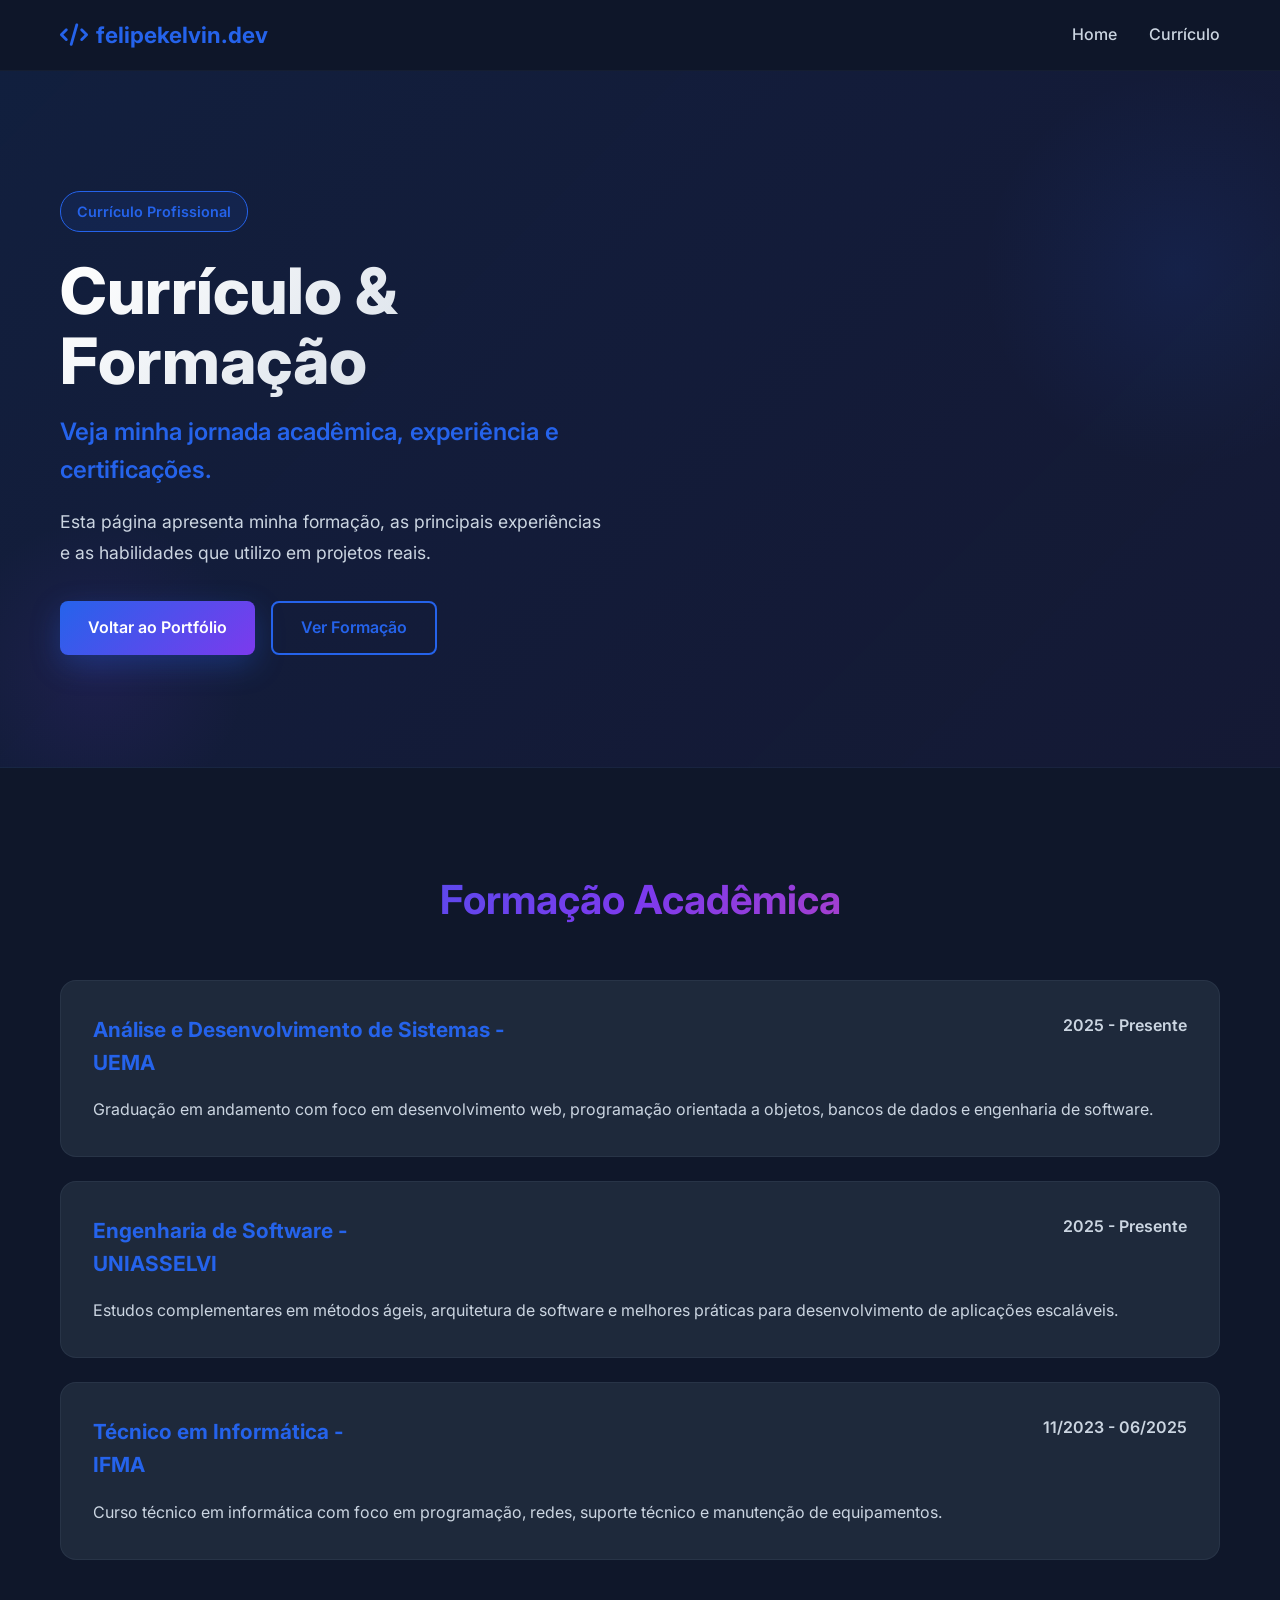
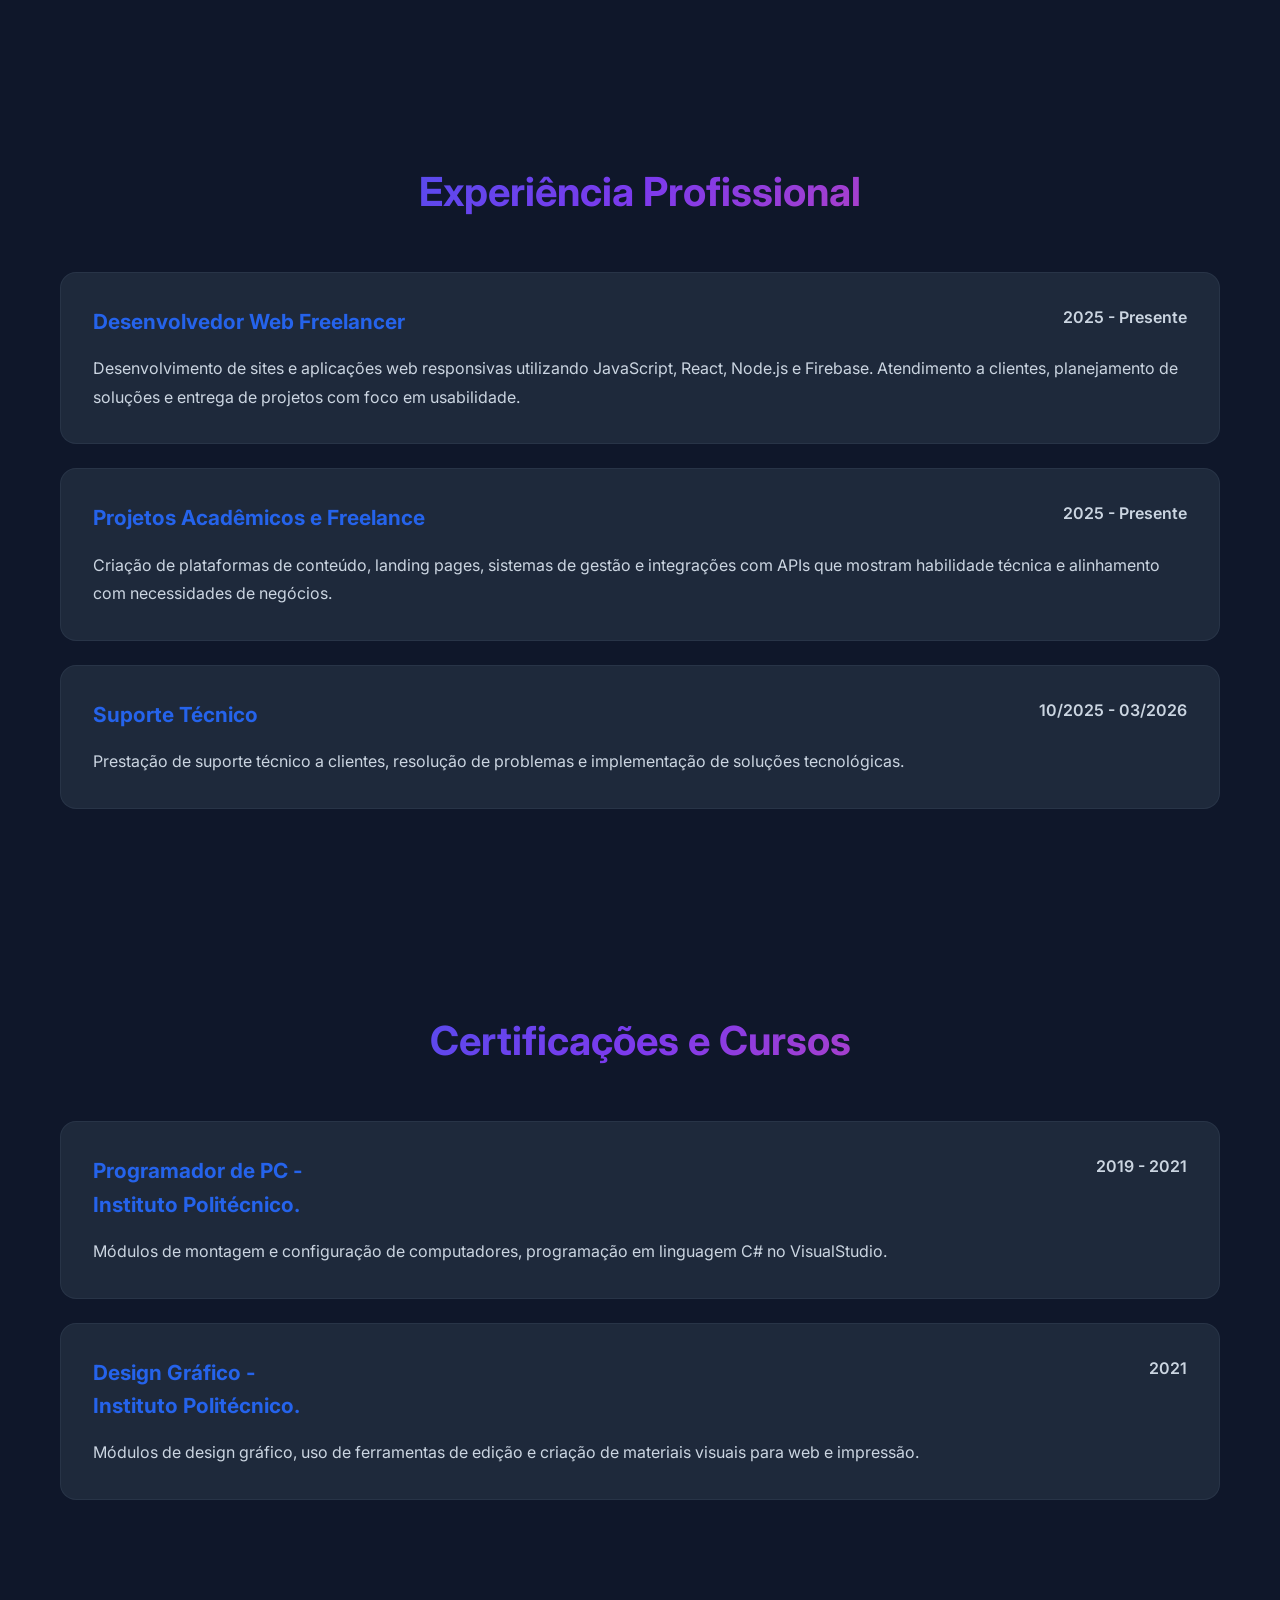
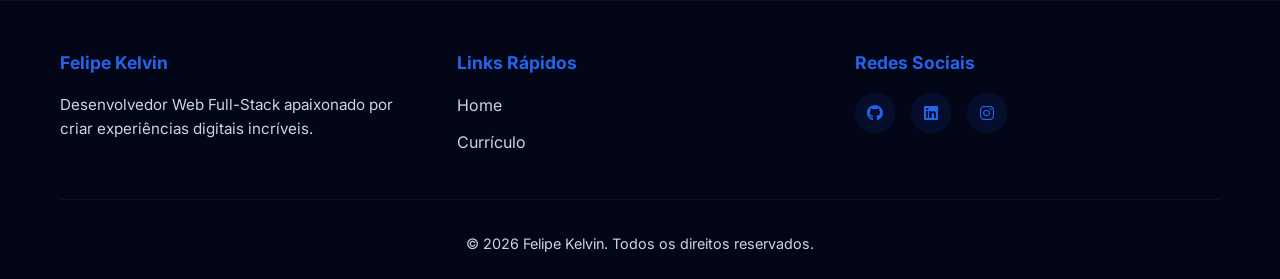
==== curriculo.html @ f2c24d92 "melhorando a interface" ====
<!DOCTYPE html>
<html lang="pt-BR">
<head>
  <meta charset="UTF-8">
  <meta name="viewport" content="width=device-width, initial-scale=1.0">
  <title>Currículo | Felipe Kelvin</title>
  <link rel="preconnect" href="https://fonts.googleapis.com">
  <link rel="preconnect" href="https://fonts.gstatic.com" crossorigin>
  <link href="https://fonts.googleapis.com/css2?family=Inter:wght@300;400;500;600;700;800&family=Fira+Code:wght@400;500;600&display=swap" rel="stylesheet">
  <link rel="stylesheet" href="https://cdnjs.cloudflare.com/ajax/libs/font-awesome/6.4.0/css/all.min.css">
  <link rel="stylesheet" href="style.css">
</head>
<body>
  <nav class="navbar">
    <div class="nav-container">
      <a href="index.html" class="nav-logo">
        <i class="fas fa-code"></i> felipekelvin.dev
      </a>
      <ul class="nav-menu" id="navMenu">
        <li><a href="index.html" class="nav-link">Home</a></li>
        <li><a href="curriculo.html" class="nav-link">Currículo</a></li>
      </ul>
      <div class="hamburger" id="hamburger">
        <span></span>
        <span></span>
        <span></span>
      </div>
    </div>
  </nav>

  <section class="hero resume-hero">
    <div class="hero-content">
      <div class="hero-text">
        <span class="hero-tag">Currículo Profissional</span>
        <h1>Currículo & Formação</h1>
        <p class="hero-subtitle">Veja minha jornada acadêmica, experiência e certificações.</p>
        <p class="hero-description">
          Esta página apresenta minha formação, as principais experiências e as habilidades que utilizo em projetos reais.
        </p>
        <div class="hero-buttons">
          <a href="index.html" class="btn btn-primary">Voltar ao Portfólio</a>
          <a href="#formacao" class="btn btn-secondary">Ver Formação</a>
        </div>
      </div>
    </div>
  </section>

  <section id="formacao" class="resume-section">
    <div class="container">
      <h2 class="section-title">Formação Acadêmica</h2>
      <div class="resume-list">
        <article class="resume-item">
          <div class="resume-item-header">
            <h3>Análise e Desenvolvimento de Sistemas -<br>UEMA</h3>
            <span class="resume-date">2025 - Presente</span>
          </div>
          <p>Graduação em andamento com foco em desenvolvimento web, programação orientada a objetos, bancos de dados e engenharia de software.</p>
        </article>

        <article class="resume-item">
          <div class="resume-item-header">
            <h3>Engenharia de Software -<br>UNIASSELVI</h3>
            <span class="resume-date">2025 - Presente</span>
          </div>
          <p>Estudos complementares em métodos ágeis, arquitetura de software e melhores práticas para desenvolvimento de aplicações escaláveis.</p>
        </article>

        <article class="resume-item">
          <div class="resume-item-header">
            <h3>Técnico em Informática -<br>IFMA</h3>
            <span class="resume-date">11/2023 - 06/2025</span>
          </div>
          <p>Curso técnico em informática com foco em programação, redes, suporte técnico e manutenção de equipamentos.</p>
        </article>
      </div>
    </div>
  </section>

  <section class="resume-section">
    <div class="container">
      <h2 class="section-title">Experiência Profissional</h2>
      <div class="resume-list">
        <article class="resume-item">
          <div class="resume-item-header">
            <h3>Desenvolvedor Web Freelancer</h3>
            <span class="resume-date">2025 - Presente</span>
          </div>
          <p>Desenvolvimento de sites e aplicações web responsivas utilizando JavaScript, React, Node.js e Firebase. Atendimento a clientes, planejamento de soluções e entrega de projetos com foco em usabilidade.</p>
        </article>

        <article class="resume-item">
          <div class="resume-item-header">
            <h3>Projetos Acadêmicos e Freelance</h3>
            <span class="resume-date">2025 - Presente</span>
          </div>
          <p>Criação de plataformas de conteúdo, landing pages, sistemas de gestão e integrações com APIs que mostram habilidade técnica e alinhamento com necessidades de negócios.</p>
        </article>

           <article class="resume-item">
          <div class="resume-item-header">
            <h3>Suporte Técnico</h3>
            <span class="resume-date">10/2025 - 03/2026</span>
          </div>
          <p>Prestação de suporte técnico a clientes, resolução de problemas e implementação de soluções tecnológicas.</p>
        </article>
      </div>
    </div>
  </section>

  <section class="resume-section">
    <div class="container">
      <h2 class="section-title">Certificações e Cursos</h2>
      <div class="resume-list">
        <article class="resume-item">
          <div class="resume-item-header">
            <h3>Programador de PC -<br>Instituto Politécnico.</h3>
            <span class="resume-date">2019 - 2021</span>
          </div>
          <p>Módulos de montagem e configuração de computadores, programação em linguagem C# no VisualStudio.</p>
        </article>

        <article class="resume-item">
          <div class="resume-item-header">
            <h3>Design Gráfico -<br>Instituto Politécnico.</h3>
            <span class="resume-date">2021</span>
          </div>
          <p>Módulos de design gráfico, uso de ferramentas de edição e criação de materiais visuais para web e impressão.</p>
        </article>
      </div>
    </div>
  </section>

  <footer class="footer">
    <div class="container">
      <div class="footer-content">
        <div>
          <h4>Felipe Kelvin</h4>
          <p>Desenvolvedor Web Full-Stack apaixonado por criar experiências digitais incríveis.</p>
        </div>
        <div>
          <h4>Links Rápidos</h4>
          <ul>
            <li><a href="index.html">Home</a></li>
            <li><a href="curriculo.html">Currículo</a></li>
          </ul>
        </div>
        <div>
          <h4>Redes Sociais</h4>
          <div class="footer-social">
            <a href="https://github.com/Felipe-kelvin/" target="_blank"><i class="fab fa-github"></i></a>
            <a href="https://www.linkedin.com/in/felipe-kelvin/" target="_blank"><i class="fab fa-linkedin"></i></a>
            <a href="https://www.instagram.com/_fellipekellvin_/" target="_blank"><i class="fab fa-instagram"></i></a>
          </div>
        </div>
      </div>
      <div class="footer-bottom">
        <p>&copy; 2026 Felipe Kelvin. Todos os direitos reservados.</p>
      </div>
    </div>
  </footer>

  <script src="script.js"></script>
</body>
</html>
---- style.css ----
/* ============================================
   VARIÁVEIS E RESET
   ============================================ */

:root {
  --primary: #2563eb;
  --primary-dark: #1e40af;
  --secondary: #7c3aed;
  --accent: #ec4899;
  --bg-dark: #0f172a;
  --bg-darker: #020617;
  --bg-card: #1e293b;
  --text-primary: #ffffff;
  --text-secondary: #cbd5e1;
  --border-color: #334155;
  --shadow: 0 20px 60px rgba(0, 0, 0, 0.3);
  --shadow-lg: 0 40px 80px rgba(0, 0, 0, 0.4);
  --transition: all 0.3s cubic-bezier(0.4, 0, 0.2, 1);
}

* {
  margin: 0;
  padding: 0;
  box-sizing: border-box;
}

html {
  scroll-behavior: smooth;
  overflow-x: hidden;
  width: 100%;
}

body {
  font-family: 'Inter', sans-serif;
  background-color: var(--bg-dark);
  color: var(--text-primary);
  line-height: 1.6;
  overflow-x: hidden;
  width: 100%;
  max-width: 100%;
}

code {
  font-family: 'Fira Code', monospace;
}

/* ============================================
   UTILITY CLASSES
   ============================================ */

.container {
  max-width: 1200px;
  margin: 0 auto;
  padding: 0 20px;
}

.section-title {
  font-size: 2.5rem;
  font-weight: 700;
  margin-bottom: 3rem;
  text-align: center;
  background: linear-gradient(135deg, var(--primary), var(--secondary), var(--accent));
  -webkit-background-clip: text;
  -webkit-text-fill-color: transparent;
  background-clip: text;
  animation: fadeInDown 0.8s ease-out;
}

.btn {
  display: inline-flex;
  align-items: center;
  gap: 0.5rem;
  padding: 12px 28px;
  border-radius: 8px;
  font-weight: 600;
  text-decoration: none;
  border: none;
  cursor: pointer;
  transition: var(--transition);
  font-size: 1rem;
}

.btn-primary {
  background: linear-gradient(135deg, var(--primary), var(--secondary));
  color: white;
  box-shadow: 0 10px 30px rgba(37, 99, 235, 0.3);
}

.btn-primary:hover {
  transform: translateY(-2px);
  box-shadow: 0 15px 40px rgba(37, 99, 235, 0.4);
}

.btn-secondary {
  background: transparent;
  color: var(--primary);
  border: 2px solid var(--primary);
}

.btn-secondary:hover {
  background: var(--primary);
  color: white;
  transform: translateY(-2px);
}

.link-btn {
  display: inline-flex;
  align-items: center;
  gap: 0.5rem;
  padding: 8px 16px;
  border-radius: 6px;
  color: var(--text-secondary);
  text-decoration: none;
  border: 1px solid var(--border-color);
  transition: var(--transition);
  font-size: 0.9rem;
}

.link-btn:hover {
  color: var(--primary);
  border-color: var(--primary);
  background: rgba(37, 99, 235, 0.1);
}

/* ============================================
   NAVIGATION
   ============================================ */

.navbar {
  position: sticky;
  top: 0;
  background: rgba(15, 23, 42, 0.95);
  backdrop-filter: blur(10px);
  border-bottom: 1px solid rgba(51, 65, 85, 0.2);
  z-index: 1000;
  animation: slideDown 0.6s ease-out;
}

.nav-container {
  max-width: 1200px;
  margin: 0 auto;
  padding: 0 20px;
  display: flex;
  justify-content: space-between;
  align-items: center;
  height: 70px;
}

.nav-logo {
  font-size: 1.4rem;
  font-weight: 700;
  color: var(--primary);
  text-decoration: none;
  display: flex;
  align-items: center;
  gap: 0.5rem;
  transition: var(--transition);
}

.nav-logo:hover {
  transform: scale(1.05);
}

.nav-menu {
  display: flex;
  list-style: none;
  gap: 2rem;
}

.nav-link {
  color: var(--text-secondary);
  text-decoration: none;
  font-weight: 500;
  position: relative;
  transition: var(--transition);
}

.nav-link::after {
  content: '';
  position: absolute;
  bottom: -4px;
  left: 0;
  width: 0;
  height: 2px;
  background: var(--primary);
  transition: var(--transition);
}

.nav-link:hover {
  color: var(--primary);
}

.nav-link:hover::after {
  width: 100%;
}

/* HAMBURGER MENU */

.hamburger {
  display: none;
  flex-direction: column;
  cursor: pointer;
  gap: 5px;
  z-index: 1001;
}

.hamburger span {
  width: 25px;
  height: 3px;
  background: var(--primary);
  border-radius: 2px;
  transition: var(--transition);
}

.hamburger.active span:nth-child(1) {
  transform: rotate(45deg) translate(10px, 10px);
}

.hamburger.active span:nth-child(2) {
  opacity: 0;
}

.hamburger.active span:nth-child(3) {
  transform: rotate(-45deg) translate(7px, -7px);
}

@media (max-width: 900px) {
  .hamburger {
    display: flex;
  }

  .nav-menu {
    position: fixed;
    left: -100%;
    top: 70px;
    flex-direction: column;
    background: rgba(15, 23, 42, 0.98);
    backdrop-filter: blur(10px);
    width: 100%;
    text-align: center;
    transition: 0.3s;
    gap: 0;
    border-bottom: 1px solid rgba(51, 65, 85, 0.2);
    padding: 20px 0;
  }

  .nav-menu.active {
    left: 0;
  }

  .nav-menu li {
    padding: 12px 0;
    border-bottom: 1px solid rgba(51, 65, 85, 0.2);
  }

  .nav-menu li:last-child {
    border-bottom: none;
  }

  .nav-link {
    display: block;
    color: var(--text-secondary);
  }

  .nav-link::after {
    display: none;
  }

  .nav-menu.active .nav-link {
    color: var(--primary);
  }
}

/* ============================================
   HERO SECTION
   ============================================ */

.hero {
  padding: 120px 0 80px;
  min-height: calc(100vh - 70px);
  display: flex;
  align-items: center;
  background: linear-gradient(135deg, rgba(37, 99, 235, 0.1) 0%, rgba(124, 58, 237, 0.05) 100%);
  border-bottom: 1px solid rgba(51, 65, 85, 0.2);
  position: relative;
  overflow: hidden;
  width: 100%;
  box-sizing: border-box;
}

.hero::before {
  content: '';
  position: absolute;
  top: 0;
  right: -100px;
  width: 400px;
  height: 400px;
  background: radial-gradient(circle, rgba(37, 99, 235, 0.1) 0%, transparent 70%);
  border-radius: 50%;
}

.hero::after {
  content: '';
  position: absolute;
  bottom: -50px;
  left: -50px;
  width: 300px;
  height: 300px;
  background: radial-gradient(circle, rgba(124, 58, 237, 0.1) 0%, transparent 70%);
  border-radius: 50%;
}

.hero-content {
  max-width: 1200px;
  margin: 0 auto;
  padding: 0 20px;
  display: grid;
  grid-template-columns: 1fr 1fr;
  gap: 4rem;
  align-items: center;
  position: relative;
  z-index: 1;
  width: 100%;
  box-sizing: border-box;
}

.hero-tag {
  display: inline-block;
  padding: 8px 16px;
  background: rgba(37, 99, 235, 0.1);
  border: 1px solid var(--primary);
  border-radius: 20px;
  color: var(--primary);
  font-size: 0.9rem;
  font-weight: 600;
  margin-bottom: 1.5rem;
  animation: fadeInUp 0.8s ease-out 0.2s both;
}

.hero h1 {
  font-size: 4rem;
  font-weight: 800;
  margin-bottom: 1rem;
  line-height: 1.1;
  animation: fadeInUp 0.8s ease-out 0.3s both;
  background: linear-gradient(135deg, #ffffff, #cbd5e1);
  -webkit-background-clip: text;
  -webkit-text-fill-color: transparent;
  background-clip: text;
}

.hero-subtitle {
  font-size: 1.5rem;
  color: var(--primary);
  font-weight: 600;
  margin-bottom: 1rem;
  animation: fadeInUp 0.8s ease-out 0.4s both;
}

.hero-description {
  font-size: 1.1rem;
  color: var(--text-secondary);
  margin-bottom: 2rem;
  line-height: 1.8;
  animation: fadeInUp 0.8s ease-out 0.5s both;
}

.hero-buttons {
  display: flex;
  gap: 1rem;
  margin-bottom: 2rem;
  animation: fadeInUp 0.8s ease-out 0.6s both;
  flex-wrap: wrap;
}

.social-links {
  display: flex;
  gap: 1.5rem;
  animation: fadeInUp 0.8s ease-out 0.7s both;
}

.social-links a {
  width: 50px;
  height: 50px;
  border-radius: 50%;
  background: rgba(37, 99, 235, 0.1);
  border: 2px solid var(--primary);
  color: var(--primary);
  display: flex;
  align-items: center;
  justify-content: center;
  text-decoration: none;
  font-size: 1.2rem;
  transition: var(--transition);
}

.social-links a:hover {
  background: var(--primary);
  color: white;
  transform: translateY(-5px);
  box-shadow: 0 10px 25px rgba(37, 99, 235, 0.4);
}

.hero-visual {
  animation: fadeInRight 0.8s ease-out 0.4s both;
  display: flex;
  justify-content: center;
}

.code-card {
  background: var(--bg-card);
  border: 1px solid rgba(51, 65, 85, 0.5);
  border-radius: 12px;
  padding: 0;
  box-shadow: var(--shadow);
  max-width: 100%;
  overflow: hidden;
  backdrop-filter: blur(10px);
}

.code-header {
  display: flex;
  gap: 0.6rem;
  padding: 12px 16px;
  background: rgba(0, 0, 0, 0.3);
  border-bottom: 1px solid rgba(51, 65, 85, 0.3);
}

.code-header span {
  width: 12px;
  height: 12px;
  border-radius: 50%;
  background: rgba(255, 255, 255, 0.2);
}

.code-header span:first-child {
  background: #ff5f57;
}

.code-header span:nth-child(2) {
  background: #ffbd2e;
}

.code-header span:last-child {
  background: #28c940;
}

.code-card code {
  display: block;
  padding: 20px;
  font-size: 0.9rem;
  color: #cbd5e1;
  overflow: hidden;
  overflow-wrap: break-word;
  word-break: break-word;
  line-height: 1.8;
}

.code-const {
  color: #ec4899;
}

.code-var {
  color: #60a5fa;
}

.code-string {
  color: #34d399;
}

.code-bool {
  color: #fbbf24;
}

@media (max-width: 768px) {
  .hero {
    padding: 80px 0 60px;
    min-height: auto;
  }

  .hero-content {
    grid-template-columns: 1fr;
    gap: 2rem;
  }

  .hero h1 {
    font-size: 2.5rem;
  }

  .hero-subtitle {
    font-size: 1.2rem;
  }

  .hero-description {
    font-size: 1rem;
  }

  .hero-buttons {
    flex-direction: column;
  }

  .btn {
    width: 100%;
    justify-content: center;
  }

  .code-card {
    font-size: 0.8rem;
  }

  .code-card code {
    padding: 15px;
  }

  .social-links {
    margin-top: 1rem;
  }
}

/* ============================================
   ABOUT SECTION
   ============================================ */

.about {
  padding: 100px 0;
  background: linear-gradient(180deg, rgba(37, 99, 235, 0.05) 0%, rgba(124, 58, 237, 0.05) 100%);
  border-bottom: 1px solid rgba(51, 65, 85, 0.2);
  width: 100%;
  box-sizing: border-box;
}

.about-content {
  display: grid;
  grid-template-columns: 2fr 1fr;
  gap: 4rem;
  align-items: start;
}

.about-text p {
  color: var(--text-secondary);
  margin-bottom: 1.5rem;
  line-height: 1.9;
  font-size: 1.05rem;
  animation: fadeInUp 0.8s ease-out;
}

.about-text p:nth-child(2) {
  animation: fadeInUp 0.8s ease-out 0.1s both;
}

.about-text p:nth-child(3) {
  animation: fadeInUp 0.8s ease-out 0.2s both;
}

.about-text strong {
  color: var(--primary);
}

.about-profile {
  display: grid;
  grid-template-columns: 250px 1fr;
  gap: 2rem;
  align-items: center;
}

.about-photo {
  display: flex;
  align-items: center;
  justify-content: center;
}

.avatar {
  width: 220px;
  height: 220px;
  border-radius: 32px;
  background: linear-gradient(135deg, rgba(37, 99, 235, 0.4), rgba(124, 58, 237, 0.6));
  display: flex;
  align-items: center;
  justify-content: center;
  box-shadow: var(--shadow);
  border: 1px solid rgba(255, 255, 255, 0.1);
}

.avatar span {
  font-size: 3.5rem;
  color: white;
  font-weight: 900;
  letter-spacing: 0.1rem;
}

.about-stats {
  display: grid;
  grid-template-columns: repeat(2, 1fr);
  gap: 2rem;
}

.stat {
  display: flex;
  flex-direction: column;
  align-items: center;
  padding: 2rem;
  background: var(--bg-card);
  border-radius: 12px;
  border: 1px solid rgba(51, 65, 85, 0.5);
  transition: var(--transition);
  animation: fadeInUp 0.8s ease-out 0.3s both;
}

.stat:hover {
  background: rgba(37, 99, 235, 0.1);
  border-color: var(--primary);
  transform: translateY(-5px);
}

.stat-number {
  font-size: 2.5rem;
  font-weight: 700;
  color: var(--primary);
  margin-bottom: 0.5rem;
}

.stat-label {
  color: var(--text-secondary);
  text-align: center;
  font-size: 0.95rem;
}

/* ============================================
   SKILLS SECTION
   ============================================ */

.skills {
  padding: 100px 0;
  width: 100%;
  box-sizing: border-box;
}

.skills-grid {
  display: grid;
  grid-template-columns: repeat(auto-fit, minmax(280px, 1fr));
  gap: 2rem;
}

.skill-category {
  padding: 2.5rem;
  background: var(--bg-card);
  border-radius: 12px;
  border: 1px solid rgba(51, 65, 85, 0.5);
  transition: var(--transition);
  animation: fadeInUp 0.8s ease-out;
}

.skill-category:nth-child(2) {
  animation: fadeInUp 0.8s ease-out 0.1s both;
}

.skill-category:nth-child(3) {
  animation: fadeInUp 0.8s ease-out 0.2s both;
}

.skill-category:nth-child(4) {
  animation: fadeInUp 0.8s ease-out 0.3s both;
}

.skill-category:hover {
  background: rgba(37, 99, 235, 0.1);
  border-color: var(--primary);
  transform: translateY(-5px);
  box-shadow: 0 15px 35px rgba(37, 99, 235, 0.2);
}

.skill-category h3 {
  display: flex;
  align-items: center;
  gap: 0.8rem;
  font-size: 1.3rem;
  margin-bottom: 1.5rem;
  color: var(--primary);
}

.skill-cards {
  display: grid;
   grid-template-columns: repeat(auto-fit, minmax(0, 1fr));
   gap: 1.5rem;
   margin-top: 2.5rem;
 }

 .skill-card {
   width: 100%;
   box-sizing: border-box;
   background: var(--bg-card);
   border: 1px solid rgba(51, 65, 85, 0.5);
   border-radius: 18px;
   padding: 1.6rem;
   transition: var(--transition);
   box-shadow: 0 10px 30px rgba(0, 0, 0, 0.12);
 }

 .skill-card:hover {
   transform: translateY(-6px);
   border-color: var(--primary);
   box-shadow: 0 20px 40px rgba(37, 99, 235, 0.18);
 }

 .skill-card-header {
   display: flex;
   align-items: center;
   gap: 1rem;
   margin-bottom: 1rem;
   flex-wrap: wrap;
 }

 .skill-card-header > div {
   min-width: 0;
 }

 .skill-icon {
   width: 48px;
   height: 48px;
   border-radius: 14px;
   display: grid;
   place-items: center;
   background: rgba(37, 99, 235, 0.15);
   color: var(--primary);
   font-size: 1.3rem;
}

.skill-card h4 {
  font-size: 1.1rem;
  margin: 0;
  color: white;
}

.skill-card-header span {
  color: var(--text-secondary);
  font-size: 0.95rem;
}

.skill-meter {
  height: 10px;
  width: 100%;
  background: rgba(255, 255, 255, 0.08);
  border-radius: 999px;
  overflow: hidden;
}

.skill-meter span {
  display: block;
  height: 100%;
  border-radius: 999px;
  background: linear-gradient(90deg, var(--primary), var(--secondary));
  transition: width 0.6s ease;
}

.resume-hero {
  min-height: calc(60vh - 70px);
  padding: 120px 0 80px;
  background: linear-gradient(135deg, rgba(37, 99, 235, 0.1), rgba(124, 58, 237, 0.05));
}

.resume-section {
  padding: 100px 0;
  width: 100%;
  box-sizing: border-box;
  background: linear-gradient(180deg, rgba(15, 23, 42, 0.98), rgba(15, 23, 42, 0.96));
}

.resume-list {
  display: grid;
  gap: 1.5rem;
}

.resume-item {
  background: var(--bg-card);
  border: 1px solid rgba(51, 65, 85, 0.5);
  border-radius: 16px;
  padding: 2rem;
  transition: var(--transition);
}

.resume-item:hover {
  transform: translateY(-5px);
  border-color: var(--primary);
}

.resume-item-header {
  display: flex;
  align-items: flex-start;
  justify-content: space-between;
  gap: 1rem;
  margin-bottom: 1rem;
}

.resume-item-header h3 {
  font-size: 1.3rem;
  margin: 0;
  color: var(--primary);
}

.resume-date {
  color: var(--text-secondary);
  font-weight: 600;
  white-space: nowrap;
}

.resume-item p {
  color: var(--text-secondary);
  line-height: 1.8;
  margin: 0;
}

@media (max-width: 768px) {
  .resume-hero {
    padding: 80px 0 60px;
  }

  .resume-item {
    padding: 1.5rem;
  }

  .resume-item-header {
    flex-direction: column;
    align-items: flex-start;
  }

  .resume-date {
    margin-top: 0.5rem;
  }
}

.skill-category i {
  font-size: 1.5rem;
}

.skill-tags {
  display: flex;
  flex-wrap: wrap;
  gap: 0.8rem;
}

.skill-tag {
  display: inline-block;
  padding: 0.6rem 1.2rem;
  background: rgba(37, 99, 235, 0.1);
  border: 1px solid var(--primary);
  border-radius: 20px;
  color: var(--primary);
  font-size: 0.9rem;
  font-weight: 500;
  transition: var(--transition);
}

.skill-tag:hover {
  background: var(--primary);
  color: white;
  transform: translateY(-2px);
}

/* ============================================
   PROJECTS SECTION
   ============================================ */

.projects {
  padding: 100px 0;
  background: linear-gradient(180deg, rgba(37, 99, 235, 0.05) 0%, rgba(124, 58, 237, 0.05) 100%);
  border-bottom: 1px solid rgba(51, 65, 85, 0.2);
  width: 100%;
  box-sizing: border-box;
}

.projects-grid {
  display: grid;
  grid-template-columns: repeat(auto-fill, minmax(330px, 1fr));
  gap: 2.5rem;
}

.project-card {
  background: var(--bg-card);
  border-radius: 12px;
  border: 1px solid rgba(51, 65, 85, 0.5);
  overflow: hidden;
  transition: var(--transition);
  animation: fadeInUp 0.8s ease-out;
  display: flex;
  flex-direction: column;
  height: 100%;
}

.project-card:nth-child(2) {
  animation: fadeInUp 0.8s ease-out 0.1s both;
}

.project-card:nth-child(3) {
  animation: fadeInUp 0.8s ease-out 0.2s both;
}

.project-card:nth-child(4) {
  animation: fadeInUp 0.8s ease-out 0.15s both;
}

.project-card:nth-child(5) {
  animation: fadeInUp 0.8s ease-out 0.25s both;
}

.project-card:nth-child(6) {
  animation: fadeInUp 0.8s ease-out 0.3s both;
}

.project-card:hover {
  border-color: var(--primary);
  box-shadow: 0 20px 50px rgba(37, 99, 235, 0.2);
  transform: translateY(-10px);
}

.project-image {
  width: 100%;
  height: 200px;
  background: linear-gradient(135deg, rgba(37, 99, 235, 0.1), rgba(124, 58, 237, 0.1));
  display: flex;
  align-items: center;
  justify-content: center;
  border-bottom: 1px solid rgba(51, 65, 85, 0.3);
}

.project-placeholder {
  font-size: 3rem;
  color: var(--primary);
  opacity: 0.6;
  transition: var(--transition);
}

.project-card:hover .project-placeholder {
  transform: scale(1.1) rotate(5deg);
  opacity: 1;
}

.project-content {
  padding: 2rem;
  flex: 1;
  display: flex;
  flex-direction: column;
}

.project-content h3 {
  font-size: 1.3rem;
  color: var(--primary);
  margin-bottom: 1rem;
}

.project-content p {
  color: var(--text-secondary);
  line-height: 1.6;
  margin-bottom: 1.5rem;
  flex: 1;
}

.project-tags {
  display: flex;
  flex-wrap: wrap;
  gap: 0.6rem;
  margin-bottom: 1.5rem;
}

.project-tags span {
  display: inline-block;
  padding: 0.4rem 0.8rem;
  background: rgba(124, 58, 237, 0.1);
  border: 1px solid rgba(124, 58, 237, 0.5);
  border-radius: 16px;
  color: var(--secondary);
  font-size: 0.8rem;
  font-weight: 500;
}

.project-links {
  display: flex;
  gap: 1rem;
  flex-wrap: wrap;
}

/* ============================================
   CONTACT SECTION
   ============================================ */

.contact {
  padding: 100px 0;
  width: 100%;
  box-sizing: border-box;
}

.contact-subtitle {
  text-align: center;
  color: var(--text-secondary);
  font-size: 1.1rem;
  margin-bottom: 4rem;
  animation: fadeInUp 0.8s ease-out 0.1s both;
}

.contact-content {
  display: grid;
  grid-template-columns: 1fr 1fr;
  gap: 3rem;
}

.contact-info {
  display: flex;
  flex-direction: column;
  gap: 2rem;
}

.contact-item {
  display: flex;
  gap: 1.5rem;
  padding: 1.5rem;
  background: var(--bg-card);
  border-radius: 12px;
  border: 1px solid rgba(51, 65, 85, 0.5);
  transition: var(--transition);
  animation: fadeInUp 0.8s ease-out;
}

.contact-item:nth-child(2) {
  animation: fadeInUp 0.8s ease-out 0.1s both;
}

.contact-item:nth-child(3) {
  animation: fadeInUp 0.8s ease-out 0.2s both;
}

.contact-item:nth-child(4) {
  animation: fadeInUp 0.8s ease-out 0.3s both;
}

.contact-item:hover {
  border-color: var(--primary);
  background: rgba(37, 99, 235, 0.1);
  transform: translateX(5px);
}

.contact-item i {
  font-size: 1.8rem;
  color: var(--primary);
  margin-top: 0.3rem;
  flex-shrink: 0;
}

.contact-item h4 {
  font-size: 1.1rem;
  color: var(--primary);
  margin-bottom: 0.5rem;
}

.contact-item p {
  margin: 0;
}

.contact-item a {
  color: var(--text-secondary);
  text-decoration: none;
  transition: var(--transition);
}

.contact-item a:hover {
  color: var(--primary);
}

.contact-form {
  display: flex;
  flex-direction: column;
  gap: 1.5rem;
  animation: fadeInRight 0.8s ease-out 0.2s both;
}

.form-group {
  display: flex;
  flex-direction: column;
}

.form-group input,
.form-group textarea {
  padding: 1rem;
  background: var(--bg-card);
  border: 1px solid rgba(51, 65, 85, 0.5);
  border-radius: 8px;
  color: var(--text-primary);
  font-family: inherit;
  font-size: 1rem;
  transition: var(--transition);
}

.form-group input::placeholder,
.form-group textarea::placeholder {
  color: var(--text-secondary);
}

.form-group input:focus,
.form-group textarea:focus {
  outline: none;
  border-color: var(--primary);
  background: rgba(37, 99, 235, 0.05);
  box-shadow: 0 0 0 3px rgba(37, 99, 235, 0.1);
}

.form-group textarea {
  resize: vertical;
  min-height: 150px;
}

/* ============================================
   FOOTER
   ============================================ */

.footer {
  background: var(--bg-darker);
  border-top: 1px solid rgba(51, 65, 85, 0.2);
  padding: 3rem 0 1.5rem;
  width: 100%;
  box-sizing: border-box;
}

.footer-content {
  max-width: 1200px;
  margin: 0 auto;
  display: grid;
  grid-template-columns: repeat(auto-fit, minmax(250px, 1fr));
  gap: 2rem;
  margin-bottom: 2rem;
}

.footer-content > div h4 {
  color: var(--primary);
  margin-bottom: 1rem;
  font-size: 1.1rem;
}

.footer-content > div p {
  color: var(--text-secondary);
  line-height: 1.6;
  font-size: 0.95rem;
}

.footer-content ul {
  list-style: none;
}

.footer-content ul li {
  margin-bottom: 0.7rem;
}

.footer-content ul li a {
  color: var(--text-secondary);
  text-decoration: none;
  transition: var(--transition);
}

.footer-content ul li a:hover {
  color: var(--primary);
  margin-left: 5px;
}

.footer-social {
  display: flex;
  gap: 1rem;
}

.footer-social a {
  width: 40px;
  height: 40px;
  border-radius: 50%;
  background: rgba(37, 99, 235, 0.1);
  color: var(--primary);
  display: flex;
  align-items: center;
  justify-content: center;
  text-decoration: none;
  transition: var(--transition);
}

.footer-social a:hover {
  background: var(--primary);
  color: white;
  transform: translateY(-3px);
}

.footer-bottom {
  max-width: 1200px;
  margin: 0 auto;
  padding-top: 2rem;
  border-top: 1px solid rgba(51, 65, 85, 0.2);
  text-align: center;
  color: var(--text-secondary);
  font-size: 0.9rem;
}

/* ============================================
   ANIMATIONS
   ============================================ */

@keyframes fadeInUp {
  from {
    opacity: 0;
    transform: translateY(30px);
  }
  to {
    opacity: 1;
    transform: translateY(0);
  }
}

@keyframes fadeInDown {
  from {
    opacity: 0;
    transform: translateY(-30px);
  }
  to {
    opacity: 1;
    transform: translateY(0);
  }
}

@keyframes fadeInRight {
  from {
    opacity: 0;
    transform: translateX(30px);
  }
  to {
    opacity: 1;
    transform: translateX(0);
  }
}

@keyframes slideDown {
  from {
    opacity: 0;
    transform: translateY(-20px);
  }
  to {
    opacity: 1;
    transform: translateY(0);
  }
}

/* ============================================
   RESPONSIVE ADJUSTMENTS
   ============================================ */

@media (max-width: 1024px) {
  .hero-content {
    gap: 2rem;
  }

  .hero h1 {
    font-size: 3rem;
  }

  .container {
    padding: 0 15px;
  }
}

@media (max-width: 768px) {
  .nav-menu {
    font-size: 0.85rem;
    gap: 1rem;
  }

  .section-title {
    font-size: 1.8rem;
    margin-bottom: 2rem;
  }

  .hero {
    padding: 80px 0 60px;
  }

  .hero-content {
    grid-template-columns: 1fr;
    gap: 2rem;
  }

  .hero h1 {
    font-size: 2.5rem;
  }

  .code-card {
    font-size: 0.75rem;
    max-width: 100%;
  }

  .about {
    padding: 60px 0;
  }

  .about-content {
    grid-template-columns: 1fr;
    gap: 2rem;
  }

  .about-profile {
    grid-template-columns: 1fr;
  }

  .avatar {
    width: 180px;
    height: 180px;
  }

  .about-stats {
    grid-template-columns: repeat(2, 1fr);
    gap: 1.5rem;
  }

  .stat {
    padding: 1.5rem;
  }

  .skills {
    padding: 60px 0;
  }

  .skills-grid {
    display: flex;
    gap: 1rem;
    overflow-x: auto;
    padding-bottom: 0.75rem;
    scroll-snap-type: x mandatory;
    -webkit-overflow-scrolling: touch;
    scrollbar-width: none;
    -ms-overflow-style: none;
  }

  .skills-grid::-webkit-scrollbar {
    display: none;
  }

  .skill-category {
    min-width: 260px;
    flex: 0 0 85%;
    scroll-snap-align: start;
    padding: 1.5rem;
  }

  .skill-cards {
    display: flex;
    gap: 1rem;
    overflow-x: auto;
    padding-bottom: 0.75rem;
    scroll-snap-type: x mandatory;
    -webkit-overflow-scrolling: touch;
    scrollbar-width: none;
    -ms-overflow-style: none;
  }

  .skill-cards::-webkit-scrollbar {
    display: none;
  }

  .skill-card {
    min-width: 260px;
    flex: 0 0 85%;
    scroll-snap-align: start;
  }

  .projects {
    padding: 60px 0;
  }

  .projects-grid {
    grid-template-columns: repeat(2, 1fr);
    gap: 1.5rem;
  }

  .project-card {
    flex-direction: column;
  }

  .project-image {
    width: 100%;
    height: 180px;
    border-right: none;
  }

  .contact {
    padding: 60px 0;
  }

  .contact-content {
    grid-template-columns: 1fr;
    gap: 2rem;
  }

  .contact-item {
    gap: 1rem;
    padding: 1.2rem;
  }

  .contact-item i {
    font-size: 1.3rem;
  }

  .contact-form {
    gap: 1.2rem;
  }

  .form-group input,
  .form-group textarea {
    padding: 0.9rem;
  }

  .footer {
    padding: 2rem 0 1rem;
  }

  .footer-content {
    grid-template-columns: repeat(2, 1fr);
    gap: 2rem;
  }

  .footer-social {
    justify-content: flex-start;
  }
}

@media (max-width: 480px) {
  .nav-logo {
    font-size: 1.1rem;
  }

  .nav-menu {
    gap: 0.5rem;
    font-size: 0.8rem;
  }

  .hero {
    padding: 60px 0 40px;
  }

  .hero h1 {
    font-size: 1.8rem;
  }

  .hero-subtitle {
    font-size: 1rem;
  }

  .hero-description {
    font-size: 0.95rem;
  }

  .hero-buttons {
    flex-direction: column;
    gap: 0.8rem;
  }

  .btn {
    font-size: 0.9rem;
    padding: 10px 20px;
    width: 100%;
    justify-content: center;
  }

  .social-links {
    gap: 0.8rem;
    margin-top: 1rem;
  }

  .social-links a {
    width: 40px;
    height: 40px;
    font-size: 1rem;
  }

  .code-card {
    font-size: 0.8rem;
  }

  .code-card code {
    padding: 15px;
  }

  .hero-visual {
    margin-top: 2rem;
  }

  .section-title {
    font-size: 1.8rem;
    margin-bottom: 2rem;
  }

  .about {
    padding: 50px 0;
  }

  .about-content {
    grid-template-columns: 1fr;
    gap: 2rem;
  }

  .about-profile {
    grid-template-columns: 1fr;
  }

  .about-photo {
    justify-content: center;
  }

  .avatar {
    width: 150px;
    height: 150px;
  }

  .about-stats {
    grid-template-columns: 1fr;
  }

  .stat {
    padding: 1.5rem;
  }

  .stat-number {
    font-size: 2rem;
  }

  .stat-label {
    font-size: 0.85rem;
  }

  .skills {
    padding: 50px 0;
  }

  .skills-grid {
    display: flex;
    gap: 1rem;
    overflow-x: auto;
    padding-bottom: 0.75rem;
    scroll-snap-type: x mandatory;
    -webkit-overflow-scrolling: touch;
    scrollbar-width: none;
    -ms-overflow-style: none;
  }

  .skills-grid::-webkit-scrollbar {
    display: none;
  }

  .skill-category {
    min-width: 220px;
    flex: 0 0 90%;
    scroll-snap-align: start;
    padding: 1rem;
  }

  .skill-category h3 {
    font-size: 1.1rem;
  }

  .skill-tag {
    padding: 0.5rem 1rem;
    font-size: 0.8rem;
  }

  .projects {
    padding: 50px 0;
  }

  .projects-grid {
    grid-template-columns: 1fr;
    gap: 1.5rem;
  }

  .project-card {
    flex-direction: column;
  }

  .project-image {
    width: 100%;
    height: 150px;
    border-bottom: 1px solid rgba(51, 65, 85, 0.3);
    border-right: none;
  }

  .project-content {
    padding: 1.5rem;
  }

  .project-content h3 {
    font-size: 1.1rem;
  }

  .project-content p {
    font-size: 0.9rem;
  }

  .project-links {
    gap: 0.5rem;
  }

  .link-btn {
    padding: 6px 12px;
    font-size: 0.8rem;
  }

  .contact {
    padding: 50px 0;
  }

  .contact-subtitle {
    font-size: 1rem;
  }

  .contact-content {
    grid-template-columns: 1fr;
    gap: 1.5rem;
  }

  .contact-item {
    gap: 1rem;
    padding: 1rem;
  }

  .contact-item i {
    font-size: 1.5rem;
    margin-top: 0;
  }

  .contact-item h4 {
    font-size: 1rem;
  }

  .contact-item a {
    font-size: 0.9rem;
  }

  .contact-form {
    gap: 1rem;
  }

  .form-group input,
  .form-group textarea {
    padding: 0.8rem;
    font-size: 0.95rem;
  }

  .form-group textarea {
    min-height: 120px;
  }

  .footer {
    padding: 1.5rem 0 1rem;
  }

  .footer-content {
    grid-template-columns: 1fr;
    gap: 1.5rem;
    text-align: center;
  }

  .footer-content > div {
    border-bottom: 1px solid rgba(51, 65, 85, 0.2);
    padding-bottom: 1.5rem;
  }

  .footer-content > div:last-child {
    border-bottom: none;
  }

  .footer-content > div h4 {
    font-size: 1rem;
  }

  .footer-content ul li a:hover {
    margin-left: 0;
  }

  .footer-social {
    justify-content: center;
  }

  .footer-social a {
    width: 35px;
    height: 35px;
    font-size: 0.9rem;
  }
}

/* ============================================
   SCROLLBAR STYLING
   ============================================ */

::-webkit-scrollbar {
  width: 10px;
}

::-webkit-scrollbar-track {
  background: var(--bg-dark);
}

::-webkit-scrollbar-thumb {
  background: var(--primary);
  border-radius: 5px;
}

::-webkit-scrollbar-thumb:hover {
  background: var(--primary-dark);
}
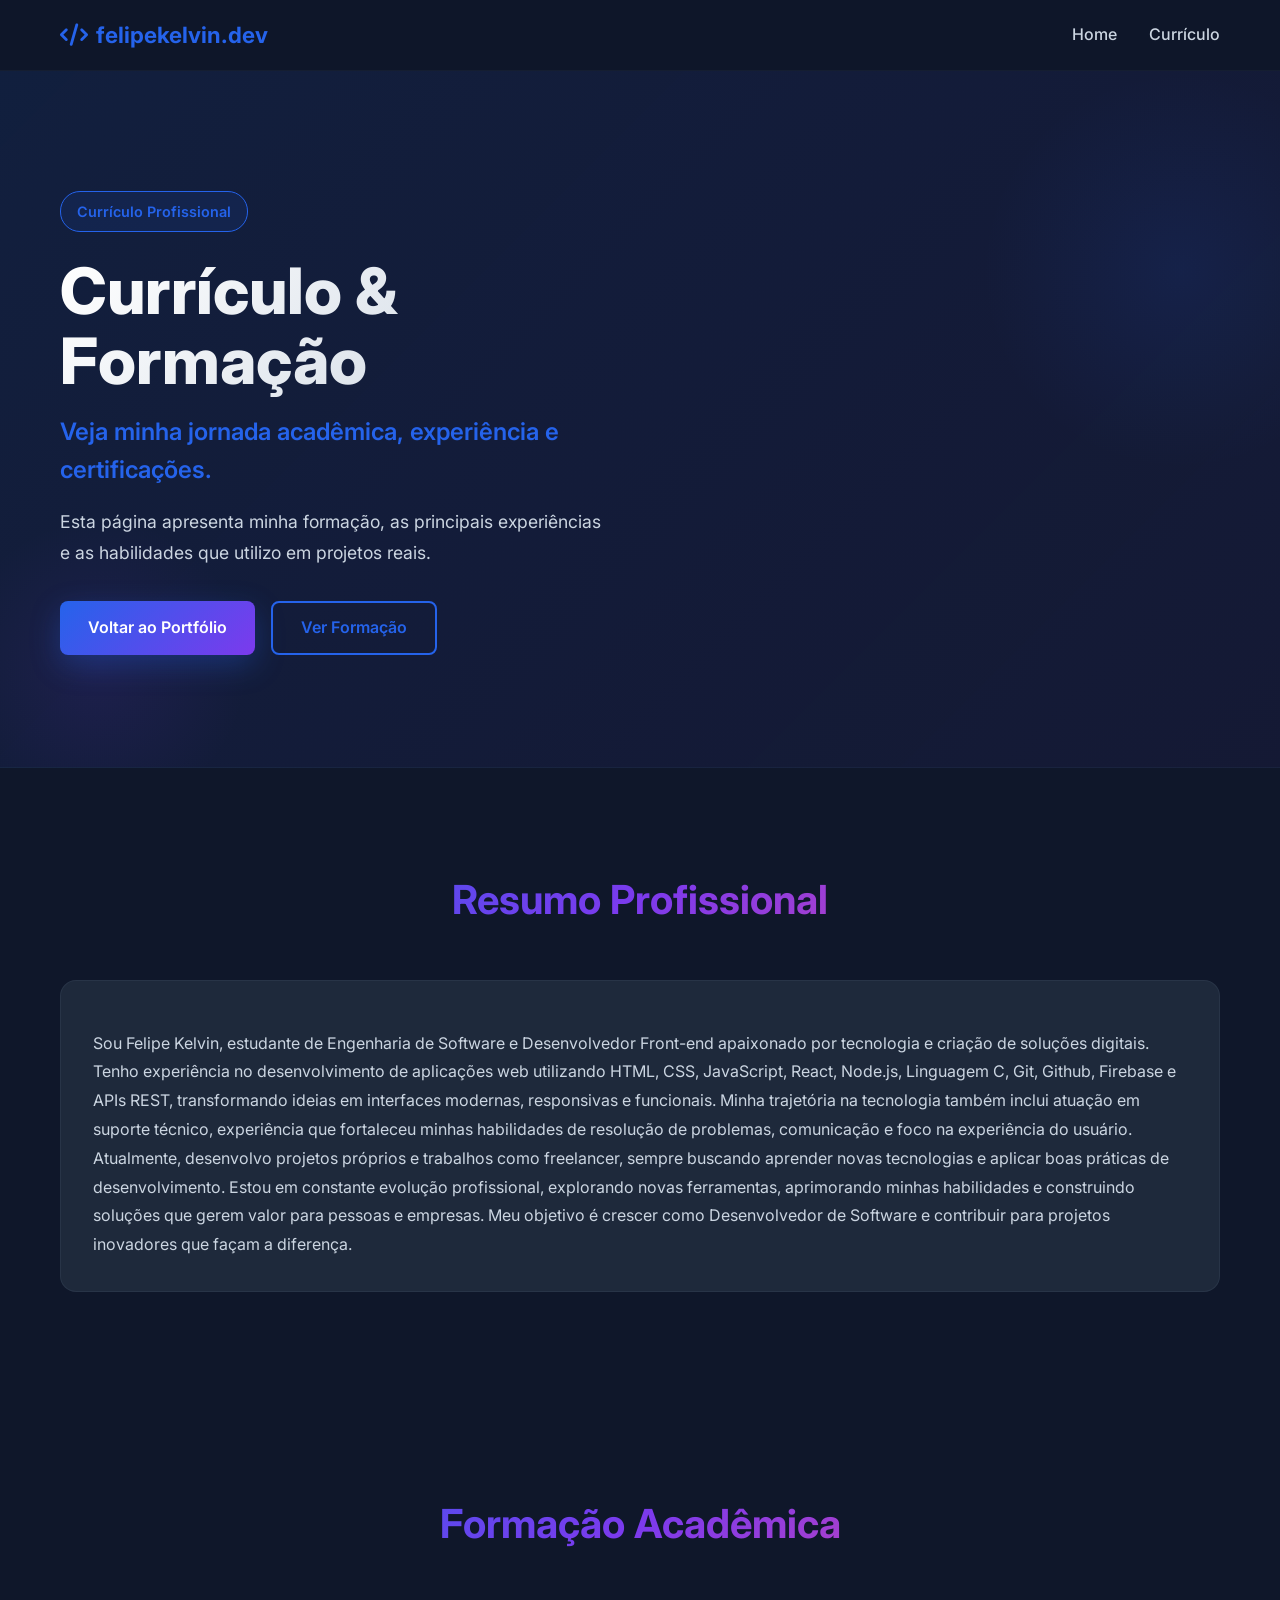
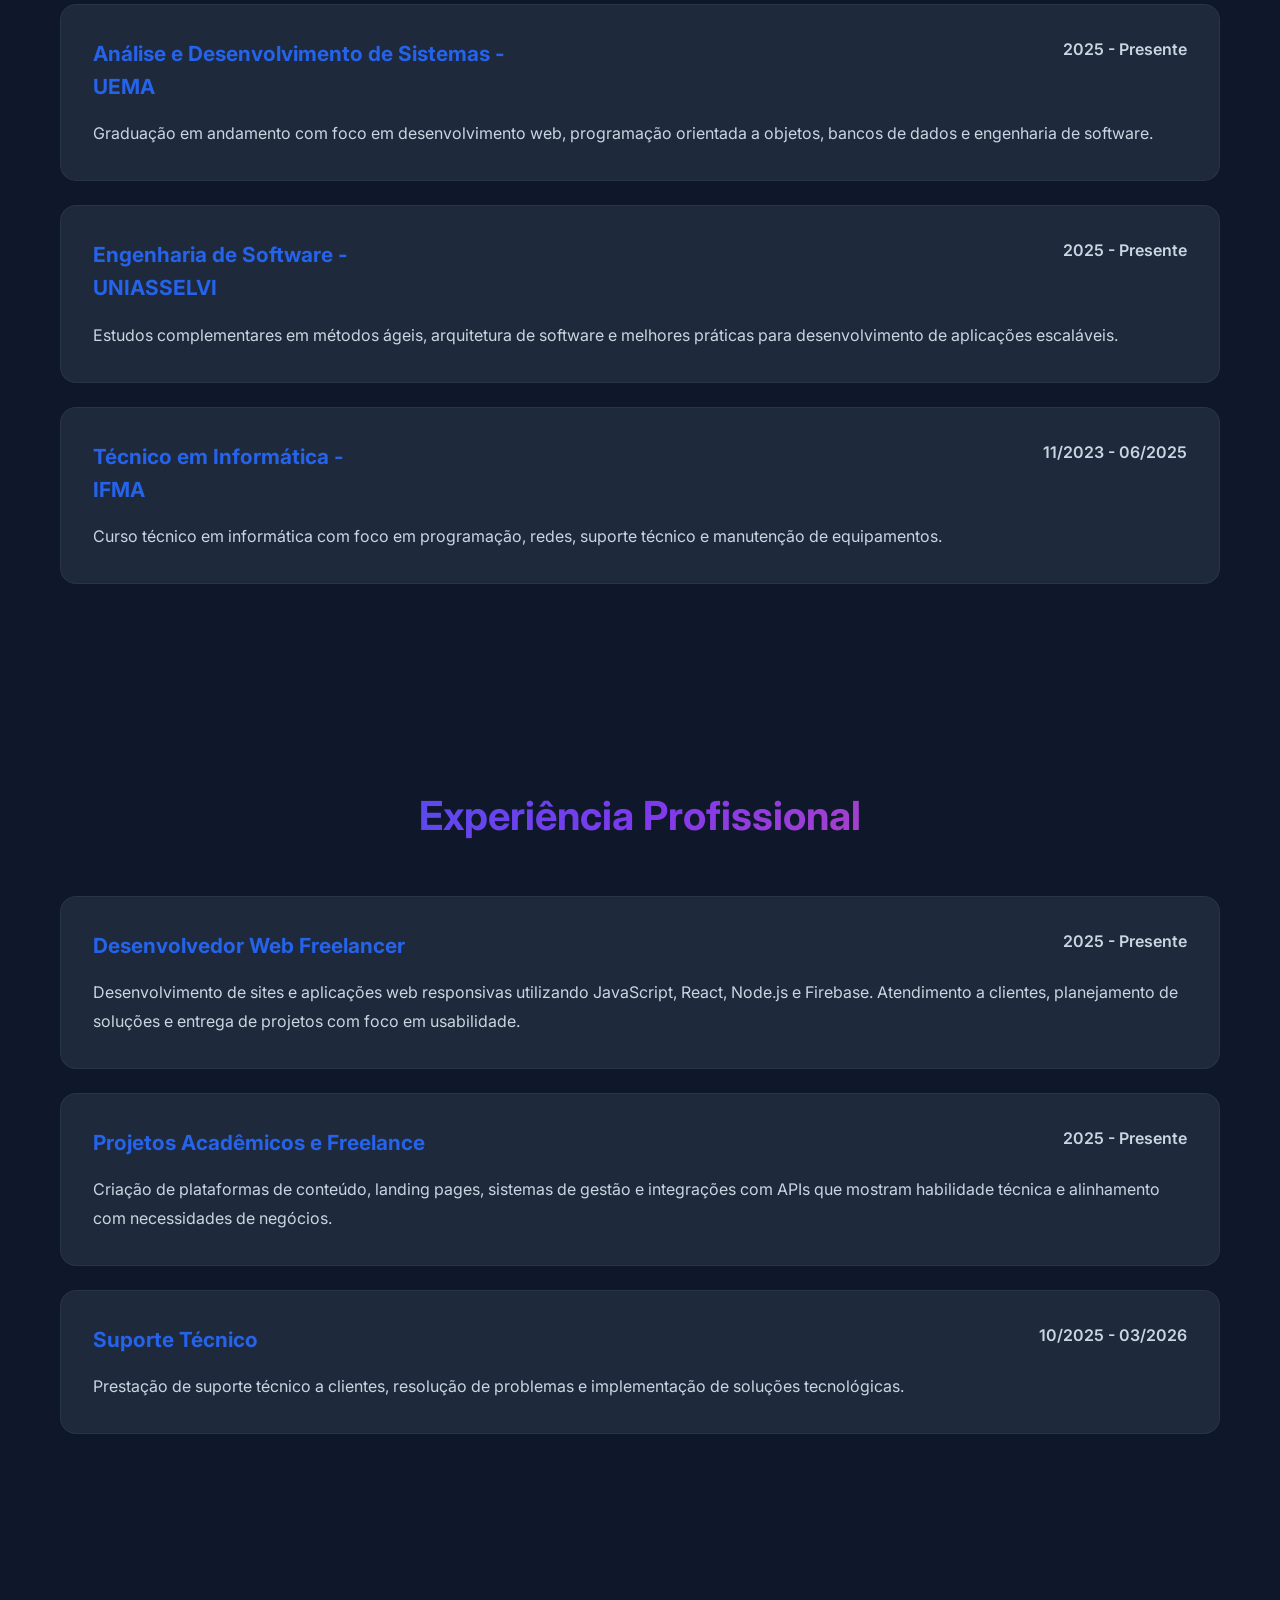
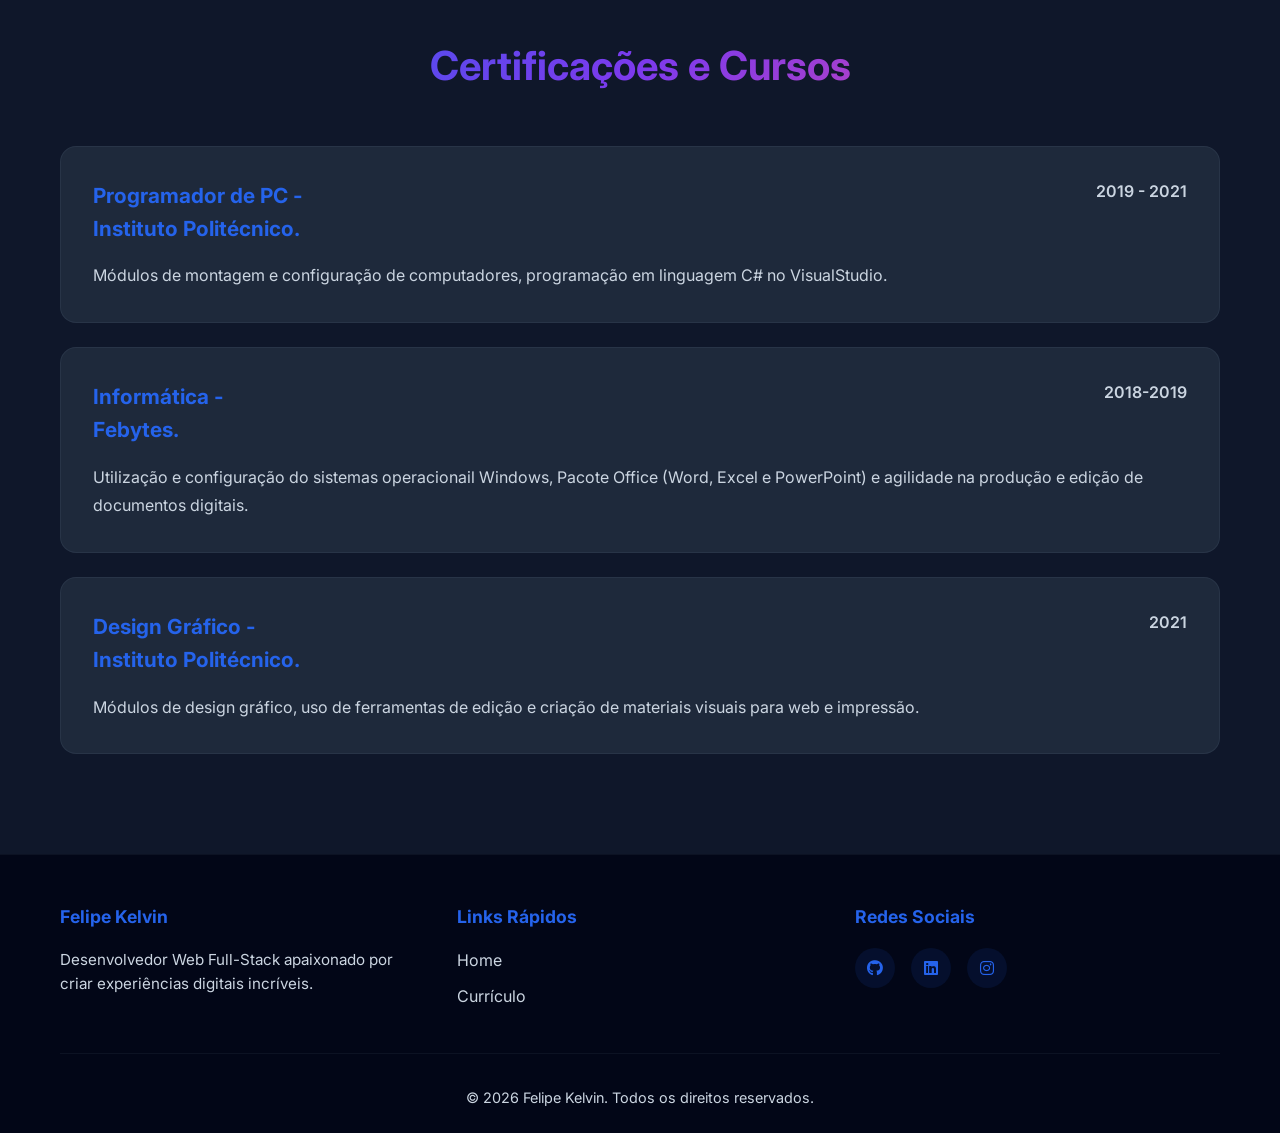
==== commit e5ad3d1e: "preenchendo o curriculo" ====
--- a/curriculo.html
+++ b/curriculo.html
@@ -1,15 +1,19 @@
 <!DOCTYPE html>
 <html lang="pt-BR">
+
 <head>
   <meta charset="UTF-8">
   <meta name="viewport" content="width=device-width, initial-scale=1.0">
   <title>Currículo | Felipe Kelvin</title>
   <link rel="preconnect" href="https://fonts.googleapis.com">
   <link rel="preconnect" href="https://fonts.gstatic.com" crossorigin>
-  <link href="https://fonts.googleapis.com/css2?family=Inter:wght@300;400;500;600;700;800&family=Fira+Code:wght@400;500;600&display=swap" rel="stylesheet">
+  <link
+    href="https://fonts.googleapis.com/css2?family=Inter:wght@300;400;500;600;700;800&family=Fira+Code:wght@400;500;600&display=swap"
+    rel="stylesheet">
   <link rel="stylesheet" href="https://cdnjs.cloudflare.com/ajax/libs/font-awesome/6.4.0/css/all.min.css">
   <link rel="stylesheet" href="style.css">
 </head>
+
 <body>
   <nav class="navbar">
     <div class="nav-container">
@@ -35,7 +39,8 @@
         <h1>Currículo & Formação</h1>
         <p class="hero-subtitle">Veja minha jornada acadêmica, experiência e certificações.</p>
         <p class="hero-description">
-          Esta página apresenta minha formação, as principais experiências e as habilidades que utilizo em projetos reais.
+          Esta página apresenta minha formação, as principais experiências e as habilidades que utilizo em projetos
+          reais.
         </p>
         <div class="hero-buttons">
           <a href="index.html" class="btn btn-primary">Voltar ao Portfólio</a>
@@ -45,6 +50,33 @@
     </div>
   </section>
 
+  <section class="resume-section">
+    <div class="container">
+      <h2 class="section-title">Resumo Profissional</h2>
+      <div class="resume-list">
+        <article class="resume-item">
+          <div class="resume-item-header">
+            <h3></h3>
+            <span class="resume-date"></span>
+          </div>
+          <p>Sou Felipe Kelvin, estudante de Engenharia de Software e Desenvolvedor Front-end apaixonado por tecnologia
+            e criação de soluções digitais. Tenho experiência no desenvolvimento de aplicações web utilizando HTML, CSS,
+            JavaScript, React, Node.js, Linguagem C, Git, Github, Firebase e APIs REST, transformando ideias em
+            interfaces modernas, responsivas e funcionais.
+
+            Minha trajetória na tecnologia também inclui atuação em suporte técnico, experiência que fortaleceu minhas
+            habilidades de resolução de problemas, comunicação e foco na experiência do usuário. Atualmente, desenvolvo
+            projetos próprios e trabalhos como freelancer, sempre buscando aprender novas tecnologias e aplicar boas
+            práticas de desenvolvimento.
+
+            Estou em constante evolução profissional, explorando novas ferramentas, aprimorando minhas habilidades e
+            construindo soluções que gerem valor para pessoas e empresas. Meu objetivo é crescer como Desenvolvedor de
+            Software e contribuir para projetos inovadores que façam a diferença.</p>
+        </article>
+      </div>
+    </div>
+  </section>
+
   <section id="formacao" class="resume-section">
     <div class="container">
       <h2 class="section-title">Formação Acadêmica</h2>
@@ -54,7 +86,8 @@
             <h3>Análise e Desenvolvimento de Sistemas -<br>UEMA</h3>
             <span class="resume-date">2025 - Presente</span>
           </div>
-          <p>Graduação em andamento com foco em desenvolvimento web, programação orientada a objetos, bancos de dados e engenharia de software.</p>
+          <p>Graduação em andamento com foco em desenvolvimento web, programação orientada a objetos, bancos de dados e
+            engenharia de software.</p>
         </article>
 
         <article class="resume-item">
@@ -62,7 +95,8 @@
             <h3>Engenharia de Software -<br>UNIASSELVI</h3>
             <span class="resume-date">2025 - Presente</span>
           </div>
-          <p>Estudos complementares em métodos ágeis, arquitetura de software e melhores práticas para desenvolvimento de aplicações escaláveis.</p>
+          <p>Estudos complementares em métodos ágeis, arquitetura de software e melhores práticas para desenvolvimento
+            de aplicações escaláveis.</p>
         </article>
 
         <article class="resume-item">
@@ -70,7 +104,8 @@
             <h3>Técnico em Informática -<br>IFMA</h3>
             <span class="resume-date">11/2023 - 06/2025</span>
           </div>
-          <p>Curso técnico em informática com foco em programação, redes, suporte técnico e manutenção de equipamentos.</p>
+          <p>Curso técnico em informática com foco em programação, redes, suporte técnico e manutenção de equipamentos.
+          </p>
         </article>
       </div>
     </div>
@@ -85,7 +120,8 @@
             <h3>Desenvolvedor Web Freelancer</h3>
             <span class="resume-date">2025 - Presente</span>
           </div>
-          <p>Desenvolvimento de sites e aplicações web responsivas utilizando JavaScript, React, Node.js e Firebase. Atendimento a clientes, planejamento de soluções e entrega de projetos com foco em usabilidade.</p>
+          <p>Desenvolvimento de sites e aplicações web responsivas utilizando JavaScript, React, Node.js e Firebase.
+            Atendimento a clientes, planejamento de soluções e entrega de projetos com foco em usabilidade.</p>
         </article>
 
         <article class="resume-item">
@@ -93,15 +129,17 @@
             <h3>Projetos Acadêmicos e Freelance</h3>
             <span class="resume-date">2025 - Presente</span>
           </div>
-          <p>Criação de plataformas de conteúdo, landing pages, sistemas de gestão e integrações com APIs que mostram habilidade técnica e alinhamento com necessidades de negócios.</p>
-        </article>
-
-           <article class="resume-item">
+          <p>Criação de plataformas de conteúdo, landing pages, sistemas de gestão e integrações com APIs que mostram
+            habilidade técnica e alinhamento com necessidades de negócios.</p>
+        </article>
+
+        <article class="resume-item">
           <div class="resume-item-header">
             <h3>Suporte Técnico</h3>
             <span class="resume-date">10/2025 - 03/2026</span>
           </div>
-          <p>Prestação de suporte técnico a clientes, resolução de problemas e implementação de soluções tecnológicas.</p>
+          <p>Prestação de suporte técnico a clientes, resolução de problemas e implementação de soluções tecnológicas.
+          </p>
         </article>
       </div>
     </div>
@@ -121,11 +159,23 @@
 
         <article class="resume-item">
           <div class="resume-item-header">
+            <h3>Informática -<br>Febytes.</h3>
+            <span class="resume-date">2018-2019</span>
+          </div>
+          <p>Utilização e configuração do sistemas operacionail Windows, Pacote Office (Word, Excel e
+            PowerPoint) e agilidade na produção e edição de documentos digitais.</p>
+        </article>
+
+        <article class="resume-item">
+          <div class="resume-item-header">
             <h3>Design Gráfico -<br>Instituto Politécnico.</h3>
             <span class="resume-date">2021</span>
           </div>
-          <p>Módulos de design gráfico, uso de ferramentas de edição e criação de materiais visuais para web e impressão.</p>
-        </article>
+          <p>Módulos de design gráfico, uso de ferramentas de edição e criação de materiais visuais para web e
+            impressão.</p>
+        </article>
+
+
       </div>
     </div>
   </section>
@@ -161,4 +211,5 @@
 
   <script src="script.js"></script>
 </body>
-</html>
+
+</html>
